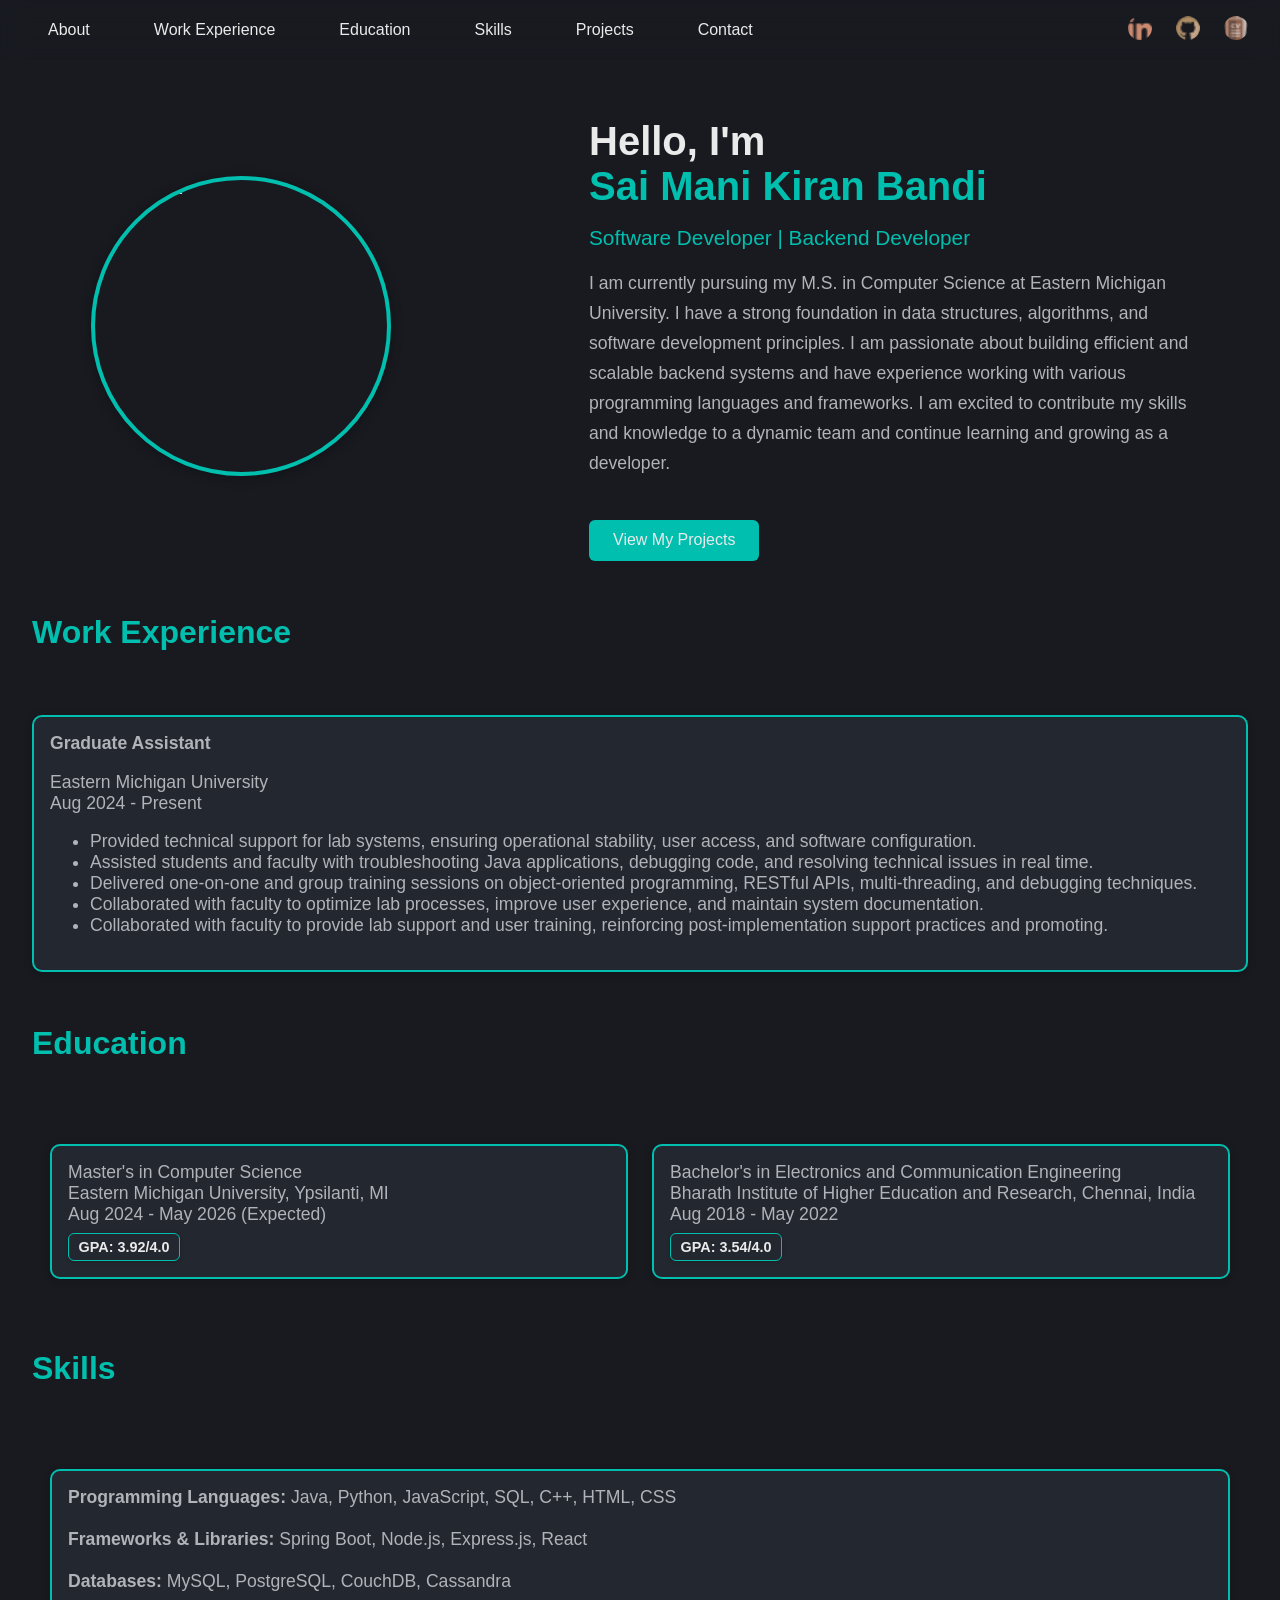
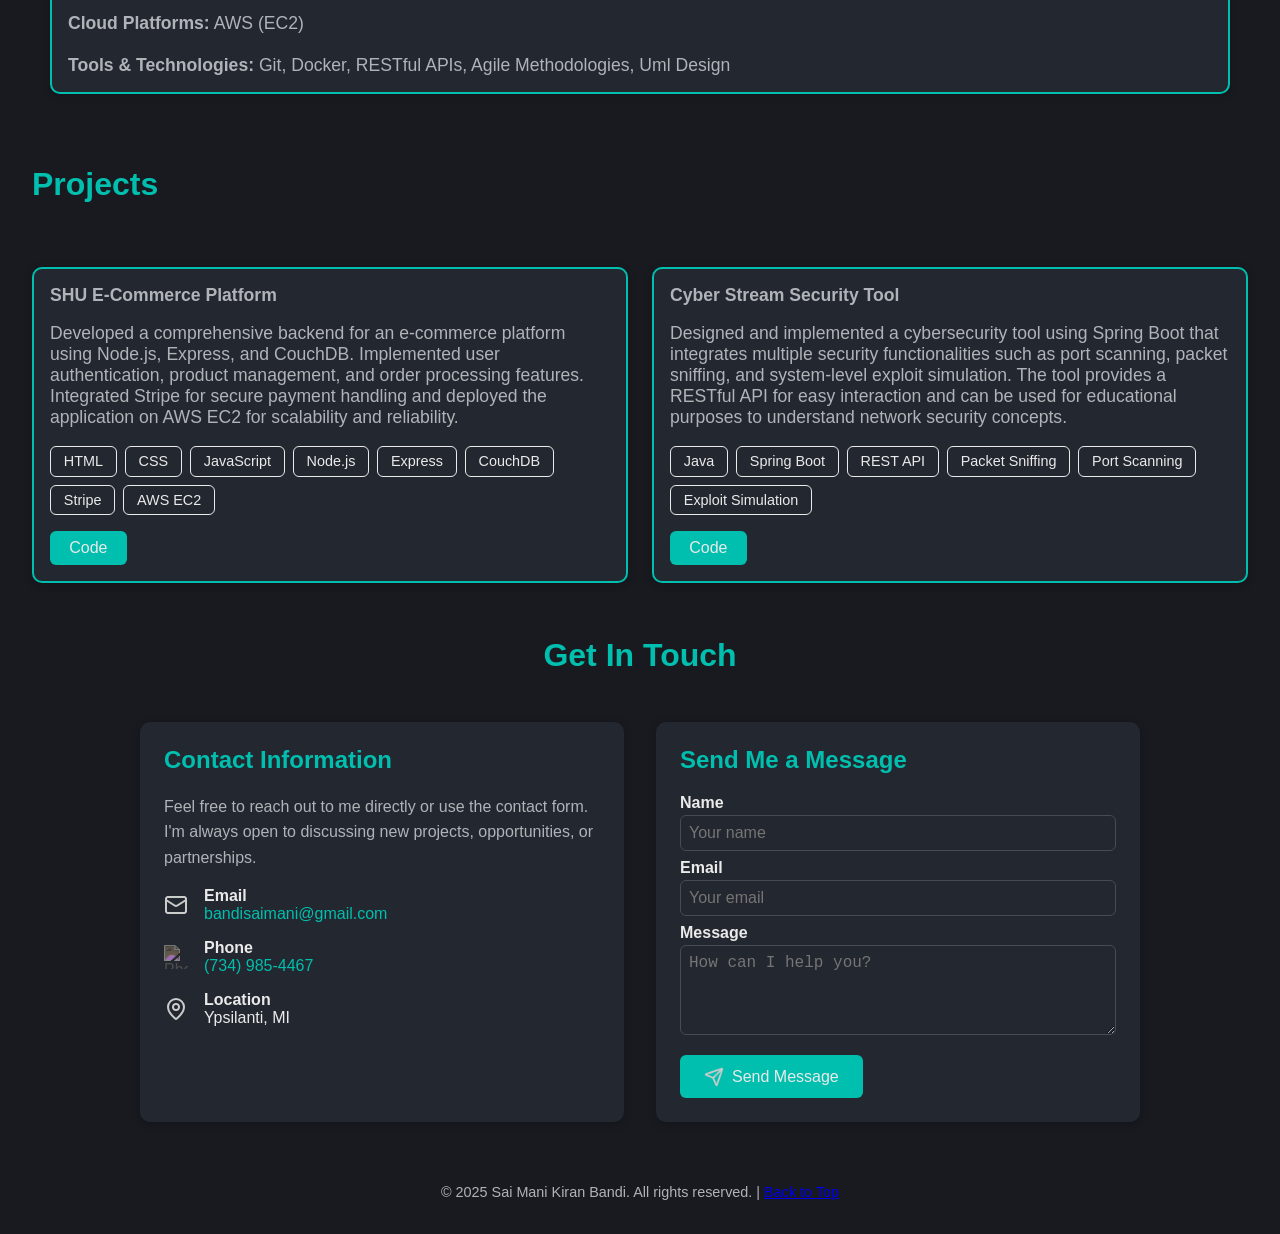
==== portfolio.html @ 21140a76 "Portfolio frontend created" ====
<!DOCTYPE html>
<html lang="en">

<head>
    <meta charset="UTF-8">
    <meta name="viewport" content="width=device-width, initial-scale=1.0">
    <title>Portfolio</title>
    <style>
        :root {
            --bg-color: #181a20;
            --card-bg: #23272f;
            --accent: #00bfae;
            --text: #eaeaea;
            --text-secondary: #b0b3b8;
            --nav-bg: #23272f;
            --nav-hover: #2c313a;
        }

        /* Universal box-sizing to avoid unexpected overflows */
        * {
            box-sizing: border-box;
        }

        html,
        body {
            margin: 0;
            padding: 0;
            font-family: 'Segoe UI', 'Roboto', Arial, sans-serif;
            background: var(--bg-color);
            color: var(--text);
            min-height: 100vh;
            /* Prevent horizontal scrolling on narrow screens */
            overflow-x: hidden;
            scroll-behavior: smooth;
        }

        header {
            backdrop-filter: blur(12px);
            position: sticky;
            top: 0;
        }

        nav.nav-div {
            display: flex;
            justify-content: space-between;
            align-items: center;
            padding: 1rem 2rem;
        }

        ul.list-items {
            list-style: none;
            display: flex;
            gap: 2rem;
            margin: 0;
            padding: 0;
        }

        ul.list-items li a {
            color: var(--text);
            text-decoration: none;
            font-weight: 500;
            transition: color 0.2s;
            padding: 0.5rem 1rem;
            border-radius: 6px;
        }

        /* Ensure list items wrap gracefully to avoid horizontal overflow */
        li {
            word-wrap: break-word;
        }

        ul.list-items li a:hover {
            background: var(--nav-hover);
            color: var(--accent);
        }

        .images_nav {
            display: flex;
            gap: 1.5rem;
            align-items: center;
        }

        .images_nav img {
            width: 24px;
            height: 24px;
            filter: brightness(0.9) invert(0.8);
            transition: filter 0.2s, transform 0.2s;
            border-radius: 50%;
        }

        .images_nav a:hover img {
            filter: brightness(1.2) invert(0.5) sepia(1) hue-rotate(120deg);
            transform: scale(1.15);
        }

        .hero {
            display: flex;
            width: 100%;
            flex-direction: row;
            flex-wrap: wrap;
            align-items: center;
            justify-content: space-around;
            gap: 3rem;
            margin: 2rem 0;
            max-width: 100%;
            padding: 0 1rem;
        }

        .profile-img {
            width: 300px;
            height: 300px;
            max-width: 90vw;
            max-height: 90vw;
            object-fit: cover;
            border-radius: 50%;
            border: 4px solid var(--accent);
            box-shadow: 0 2px 12px rgba(0, 0, 0, 0.3);
        }

        .hero-text {
            max-width: 600px;
            flex: 1 1 300px;
        }

        .hero-text h1 {
            font-size: 2.5rem;
            margin-bottom: 0.5rem;
            font-weight: 700;
        }

        .highlight {
            color: var(--accent);
        }

        .hero-text h2 {
            font-size: 1.3rem;
            color: var(--accent);
            margin-bottom: 1.2rem;
            font-weight: 500;
        }

        .hero-text p {
            color: var(--text-secondary);
            font-size: 1.1rem;
            line-height: 1.7;
        }

        .projects-button {
            margin-top: 1.5rem;
            padding: 0.7rem 1.5rem;
            font-size: 1rem;
            color: var(--text);
            background: var(--accent);
            border: none;
            border-radius: 6px;
            cursor: pointer;
            transition: background 0.2s, transform 0.2s;
        }

        @media (max-width: 700px) {
            .hero {
                flex-direction: column;
                gap: 2rem;
                padding: 2rem 1rem;
            }

            nav.nav-div {
                flex-direction: column;
                gap: 1rem;
                padding: 1rem;
            }
        }

        .work-experience {
            display: flex;
            width: 100%;
            flex-direction: column;
            align-items: left;
            justify-content: center;
            gap: 3rem;
            margin: 2rem 0;
            max-width: 100%;
            padding: 0 2rem;
        }

        .work-experience h1 {
            font-size: 2rem;
            color: var(--accent);
            margin-bottom: 1rem;
            text-align: left;
            font-weight: 700;
        }

        .work {
            display: flex;
            flex-direction: column;
            gap: 1.5rem;
            color: var(--text-secondary);
            font-size: 1.1rem;
            text-align: left;
            font-weight: 500;
        }

        .work section {
            border: #00bfae solid 2px;
            padding: 1rem;
            border-radius: 10px;
            background: var(--card-bg);
            box-shadow: 0 2px 8px rgba(0, 0, 0, 0.2);
            min-width: 0;
        }

        .Education {
            display: flex;
            width: 100%;
            flex-direction: column;
            align-items: left;
            justify-content: center;
            gap: 3rem;
            margin: 2rem 0;
            max-width: 100%;
            padding: 0 2rem;
        }

        .university-details {
            display: flex;
            flex-direction: row;
            flex-wrap: wrap;
            gap: 1.5rem;
            color: var(--text-secondary);
            font-size: 1.1rem;
            text-align: left;
            font-weight: 500;
            justify-content: flex-start;
            border: #181a20 solid 2px;
            padding: 1rem;
        }

        .university-details section {
            flex: 1 1 calc(50% - 1.5rem);
            min-width: 280px;
            border: #00bfae solid 2px;
            padding: 1rem;
            border-radius: 10px;
            background: var(--card-bg);
            box-shadow: 0 2px 8px rgba(0, 0, 0, 0.2);
        }

        .Education h1 {
            font-size: 2rem;
            color: var(--accent);
            margin-bottom: 1rem;
            text-align: left;
            font-weight: 700;
        }

        .Gpa-div {
            margin-top: 0.5rem;
            font-weight: 600;
            color: var(--text);
            background: var(--nav-bg);
            display: inline-block;
            padding: 0.3rem 0.6rem;
            border-radius: 6px;
            font-size: 0.9rem;
            box-shadow: 0 1px 4px rgba(0, 0, 0, 0.2);
            border: 1px solid var(--accent);
        }

        @media (max-width: 700px) {
            .university-details {
                flex-direction: column;
                gap: 1rem;
            }
        }

        .Projects {
            display: flex;
            width: 100%;
            flex-direction: column;
            align-items: left;
            justify-content: center;
            gap: 3rem;
            margin: 2rem 0;
            max-width: 100%;
            padding: 0 2rem;
        }

        .project-Details {
            display: flex;
            flex-direction: row;
            flex-wrap: wrap;
            gap: 1.5rem;
            color: var(--text-secondary);
            font-size: 1.1rem;
            text-align: left;
            font-weight: 500;
        }

        .project-Details section {
            flex: 1 1 calc(50% - 1.5rem);
            min-width: 280px;
            border: #00bfae solid 2px;
            padding: 1rem;
            border-radius: 10px;
            background: var(--card-bg);
            box-shadow: 0 2px 8px rgba(0, 0, 0, 0.2);
        }

        .Projects h1 {
            font-size: 2rem;
            color: var(--accent);
            margin-bottom: 1rem;
            text-align: left;
            font-weight: 700;
        }

        .tech-stack {
            margin-top: 1rem;
            display: flex;
            flex-wrap: wrap;
            gap: 0.5rem;
        }

        .tech-buttons {
            background: var(--nav-bg);
            color: var(--text);
            border: 1px solid;
            border-radius: 6px;
            padding: 0.4rem 0.8rem;
            font-size: 0.9rem;
            cursor: default;
        }

        .tech-buttons:hover {
            background: var(--accent);
            color: var(--bg-color);
            border-color: var(--accent);
        }

        .GitLink {
            margin-top: 1rem;
            padding: 0.5rem 1.2rem;
            font-size: 1rem;
            color: var(--text);
            background: var(--accent);
            border: none;
            border-radius: 6px;
            cursor: pointer;
            transition: background 0.2s, transform 0.2s;
        }

        .GitLink a {
            color: var(--text);
            text-decoration: none;
        }
        .GitLink:hover {
            background: var(--nav-hover);
            color: var(--accent);
            transform: scale(1.05);
        }
        @media (max-width: 700px) {
            .project-Details {
                flex-direction: column;
                gap: 1rem;
            }
        }
        .contact-section {
            display: flex;
            width: 100%;
            flex-direction: column;
            align-items: center;
            justify-content: center;
            gap: 2rem;
            margin: 2rem 0;
            max-width: 100%;
            padding: 0 2rem;
        }
        .contact-title {
            font-size: 2rem;
            color: var(--accent);
            margin-bottom: 1rem;
            text-align: center;
            font-weight: 700;
        }
        .contact-container {
            display: flex;
            flex-direction: row;
            flex-wrap: wrap;
            gap: 2rem;
            width: 100%;
            max-width: 1000px;
        }
        .contact-info, .contact-form {
            flex: 1 1 320px;
            background: var(--card-bg);
            padding: 1.5rem;
            border-radius: 10px;
            box-shadow: 0 2px 8px rgba(0, 0, 0, 0.2);
        }
        .contact-info h2, .contact-form h2 {
            margin-top: 0;
            color: var(--accent);
        }
        .contact-info p {
            color: var(--text-secondary);
            line-height: 1.6;
        }
        .contact-item {
            display: flex;
            align-items: center;
            gap: 1rem;
            margin: 1rem 0;
        }
        .contact-icon {
            width: 24px;
            height: 24px;
            filter: brightness(0.9) invert(0.8);
        }
        .contact-label {
            font-weight: 600;
            color: var(--text);
        }
        .contact-link {
            color: var(--accent);
            text-decoration: none;
        }
        .contact-link:hover {
            text-decoration: underline;
        }
        .contact-form label {
            display: block;
            margin: 0.5rem 0 0.2rem;
            color: var(--text);
            font-weight: 600;
        }
        .contact-form input, .contact-form textarea {
            width: 100%;
            padding: 0.5rem;
            border: 1px solid #444c56;
            border-radius: 6px;
            background: var(--nav-bg);
            color: var(--text);
            font-size: 1rem;
            resize: vertical;
        }
        .contact-form input:focus, .contact-form textarea:focus {
            outline: none;
            border-color: var(--accent);
            box-shadow: 0 0 5px var(--accent);
        }
        .send-btn {
            margin-top: 1rem;
            padding: 0.7rem 1.5rem;
            font-size: 1rem;
            color: var(--text);
            background: var(--accent);
            border: none;
            border-radius: 6px;
            cursor: pointer;
            display: flex;
            align-items: center;
            gap: 0.5rem;
            transition: background 0.2s, transform 0.2s;
        }
        .send-btn:hover {
            background: var(--nav-hover);
            color: var(--accent);
            transform: scale(1.05);
        }
        .send-icon {
            width: 20px;
            height: 20px;
            filter: brightness(0.9) invert(0.8);
        }
        @media (max-width: 700px) {
            .contact-container {
                flex-direction: column;
            }
        }

        footer {
            text-align: center;
            padding: 1rem;
            color: var(--text-secondary);
            font-size: 0.9rem;
            margin-top: 2rem;
        }
    </style>
</head>

<body>
    <header id="header-div">
        <nav class="nav-div">
            <ul class="list-items">
                <li><a href="#about">About</a></li>
                <li><a href="#work-experience">Work Experience</a></li>
                <li><a href="#education">Education</a></li>
                <li><a href="#skills">Skills</a></li>
                <li><a href="#projects">Projects</a></li>
                <li><a href="#contact">Contact</a></li>
            </ul>
            <div class="images_nav">
                <a href="https://linkedin.com/in/sai-mani-kiran-bandi-66b18a21a" target="_blank">
                    <img src="./Images/linkedin.png" alt="LinkedIn">
                </a>
                <a href="https://github.com/sbandi5" target="_blank">
                    <img src="./Images/github.png" alt="GitHub">
                </a>
                <a href="./Resume/SaiManiKiranBandiResume.pdf" target="_blank">
                    <img src="./Images/resume.png" alt="Resume">
                </a>
            </div>
        </nav>
    </header>

    <div class="hero" id="about">
        <img src="./Images/20240710_191443.jpg" alt="HeadShot" class="profile-img">
        <div class="hero-text">
            <h1>Hello, I'm <br><span class="highlight">Sai Mani Kiran Bandi</span></h1>
            <h2>Software Developer | Backend Developer</h2>
            <p>
                I am currently pursuing my M.S. in Computer Science at Eastern Michigan University.
                I have a strong foundation in data structures, algorithms, and software development principles.
                I am passionate about building efficient and scalable backend systems and have experience working with
                various programming languages and frameworks.
                I am excited to contribute my skills and knowledge to a dynamic team and continue learning and growing
                as a developer.
            </p>
            <button class="projects-button" onclick="location.href='#projects'">View My Projects</button>
        </div>
    </div>
    <!-- Wprk-Experience Section -->
    <div class="work-experience" id="work-experience">
        <h1>Work Experience</h1>
        <div class="work">
            <section>
                <strong>Graduate Assistant</strong><br>
                <p>
                    Eastern Michigan University<br>
                    Aug 2024 - Present<br>
                </p>
                <ul>
                    <li>Provided technical support for lab systems, ensuring operational stability, user access, and
                        software configuration. </li>
                    <li>Assisted students and faculty with troubleshooting Java applications, debugging code, and
                        resolving technical issues in real time. </li>
                    <li>Delivered one-on-one and group training sessions on object-oriented programming, RESTful APIs,
                        multi-threading, and debugging
                        techniques. </li>
                    <li>Collaborated with faculty to optimize lab processes, improve user experience, and maintain
                        system documentation. </li>
                    <li>Collaborated with faculty to provide lab support and user training, reinforcing
                        post-implementation support practices and promoting.
                </ul>

            </section>
        </div>
    </div>
    <!-- Education Section -->
    <div class="Education" id="education">
        <h1>Education</h1>
        <div class="university-details">
            <section>
                Master's in Computer Science<br>
                Eastern Michigan University, Ypsilanti, MI<br>
                Aug 2024 - May 2026 (Expected)<br>
                <div class="Gpa-div">GPA: 3.92/4.0</div>
            </section>
            <section>
                Bachelor's in Electronics and Communication Engineering<br>
                Bharath Institute of Higher Education and Research, Chennai, India<br>
                Aug 2018 - May 2022<br>
                <div class="Gpa-div">GPA: 3.54/4.0</div>
            </section>
        </div>
    </div>
    <!-- Skills Section -->
    <div class="Education" id="skills">
        <h1>Skills</h1>
        <div class="university-details">
            <section>
                <strong>Programming Languages:</strong> Java, Python, JavaScript, SQL, C++, HTML, CSS<br><br>
                <strong>Frameworks & Libraries:</strong> Spring Boot, Node.js, Express.js, React<br><br>
                <strong>Databases:</strong> MySQL, PostgreSQL, CouchDB, Cassandra<br><br>
                <strong>Cloud Platforms:</strong> AWS (EC2)<br><br>
                <strong>Tools & Technologies:</strong> Git, Docker, RESTful APIs, Agile Methodologies, Uml Design
            </section>
        </div>

    </div>
    <!-- Projects Section -->
    <div class="Projects" id="projects">
        <h1>Projects</h1>
        <div class="project-Details">
            <section>
                <strong>SHU E-Commerce Platform</strong><br>
                <p>
                    Developed a comprehensive backend for an e-commerce platform using Node.js, Express, and CouchDB.
                    Implemented user authentication, product management, and order processing features. Integrated
                    Stripe
                    for secure payment handling and deployed the application on AWS EC2 for scalability and reliability.
                </p>
                <div class="tech-stack">
                    <button class="tech-buttons">HTML</button>
                    <button class="tech-buttons">CSS</button>
                    <button class="tech-buttons">JavaScript</button>
                    <button class="tech-buttons">Node.js</button>
                    <button class="tech-buttons">Express</button>
                    <button class="tech-buttons">CouchDB</button>
                    <button class="tech-buttons">Stripe</button>
                    <button class="tech-buttons">AWS EC2</button>
                </div>
                <button class="GitLink"><a href="https://github.com/sbandi5/Ecommerce-couchdb"
                        target="_blank">Code</a></button>
            </section>
            <section>
                <strong>Cyber Stream Security Tool</strong><br>
                <p>
                    Designed and implemented a cybersecurity tool using Spring Boot that integrates multiple security
                    functionalities such as port scanning, packet sniffing, and system-level exploit simulation. The
                    tool
                    provides a RESTful API for easy interaction and can be used for educational purposes to understand
                    network security concepts.
                </p>
                <div class="tech-stack">
                    <button class="tech-buttons">Java</button>
                    <button class="tech-buttons">Spring Boot</button>
                    <button class="tech-buttons">REST API</button>
                    <button class="tech-buttons">Packet Sniffing</button>
                    <button class="tech-buttons">Port Scanning</button>
                    <button class="tech-buttons">Exploit Simulation</button>
                </div>
                <button class="GitLink"><a href="https://github.com/sbandi5/network-tool"
                        target="_blank">Code</a></button>
            </section>
        </div>
    </div>

    <!-- Contact Section -->
    <div class="contact-section" id="contact">
        <h1 class="contact-title">Get In Touch</h1>
        <div class="contact-container">
            <div class="contact-info">
                <h2>Contact Information</h2>
                <p>Feel free to reach out to me directly or use the contact form. I'm always open to discussing new
                    projects, opportunities, or partnerships.</p>
                <div class="contact-item">
                    <img src="./Images/Email.png" alt="Email" class="contact-icon">
                    <div>
                        <span class="contact-label">Email</span><br>
                        <a href="mailto:bandisaimani@gmail.com" class="contact-link">bandisaimani@gmail.com</a>
                    </div>
                </div>
                <div class="contact-item">
                    <img src="./Images/phone.png" alt="Phone" class="contact-icon">
                    <div>
                        <span class="contact-label">Phone</span><br>
                        <a href="tel:+17349854467" class="contact-link">(734) 985-4467</a>
                    </div>
                </div>
                <div class="contact-item">
                    <img src="./Images/location.png" alt="Location" class="contact-icon">
                    <div>
                        <span class="contact-label">Location</span><br>
                        Ypsilanti, MI
                    </div>
                </div>
            </div>
            <form class="contact-form">
                <h2>Send Me a Message</h2>
                <label for="name">Name</label>
                <input type="text" id="name" name="name" placeholder="Your name" required>
                <label for="email">Email</label>
                <input type="email" id="email" name="email" placeholder="Your email" required>
                <label for="message">Message</label>
                <textarea id="message" name="message" rows="4" placeholder="How can I help you?" required></textarea>
                <button type="submit" class="send-btn" onclick="SendEmail()">
                    <img src="./Images/send.png" alt="Send" class="send-icon"> Send Message
                </button>
            </form>
        </div>
    </div>

    <!-- Footer Section -->
    <footer>
        <p>© 2025 Sai Mani Kiran Bandi. All rights reserved. | <a href="#about">Back to Top</a></p>
    </footer>

</body>

</html>
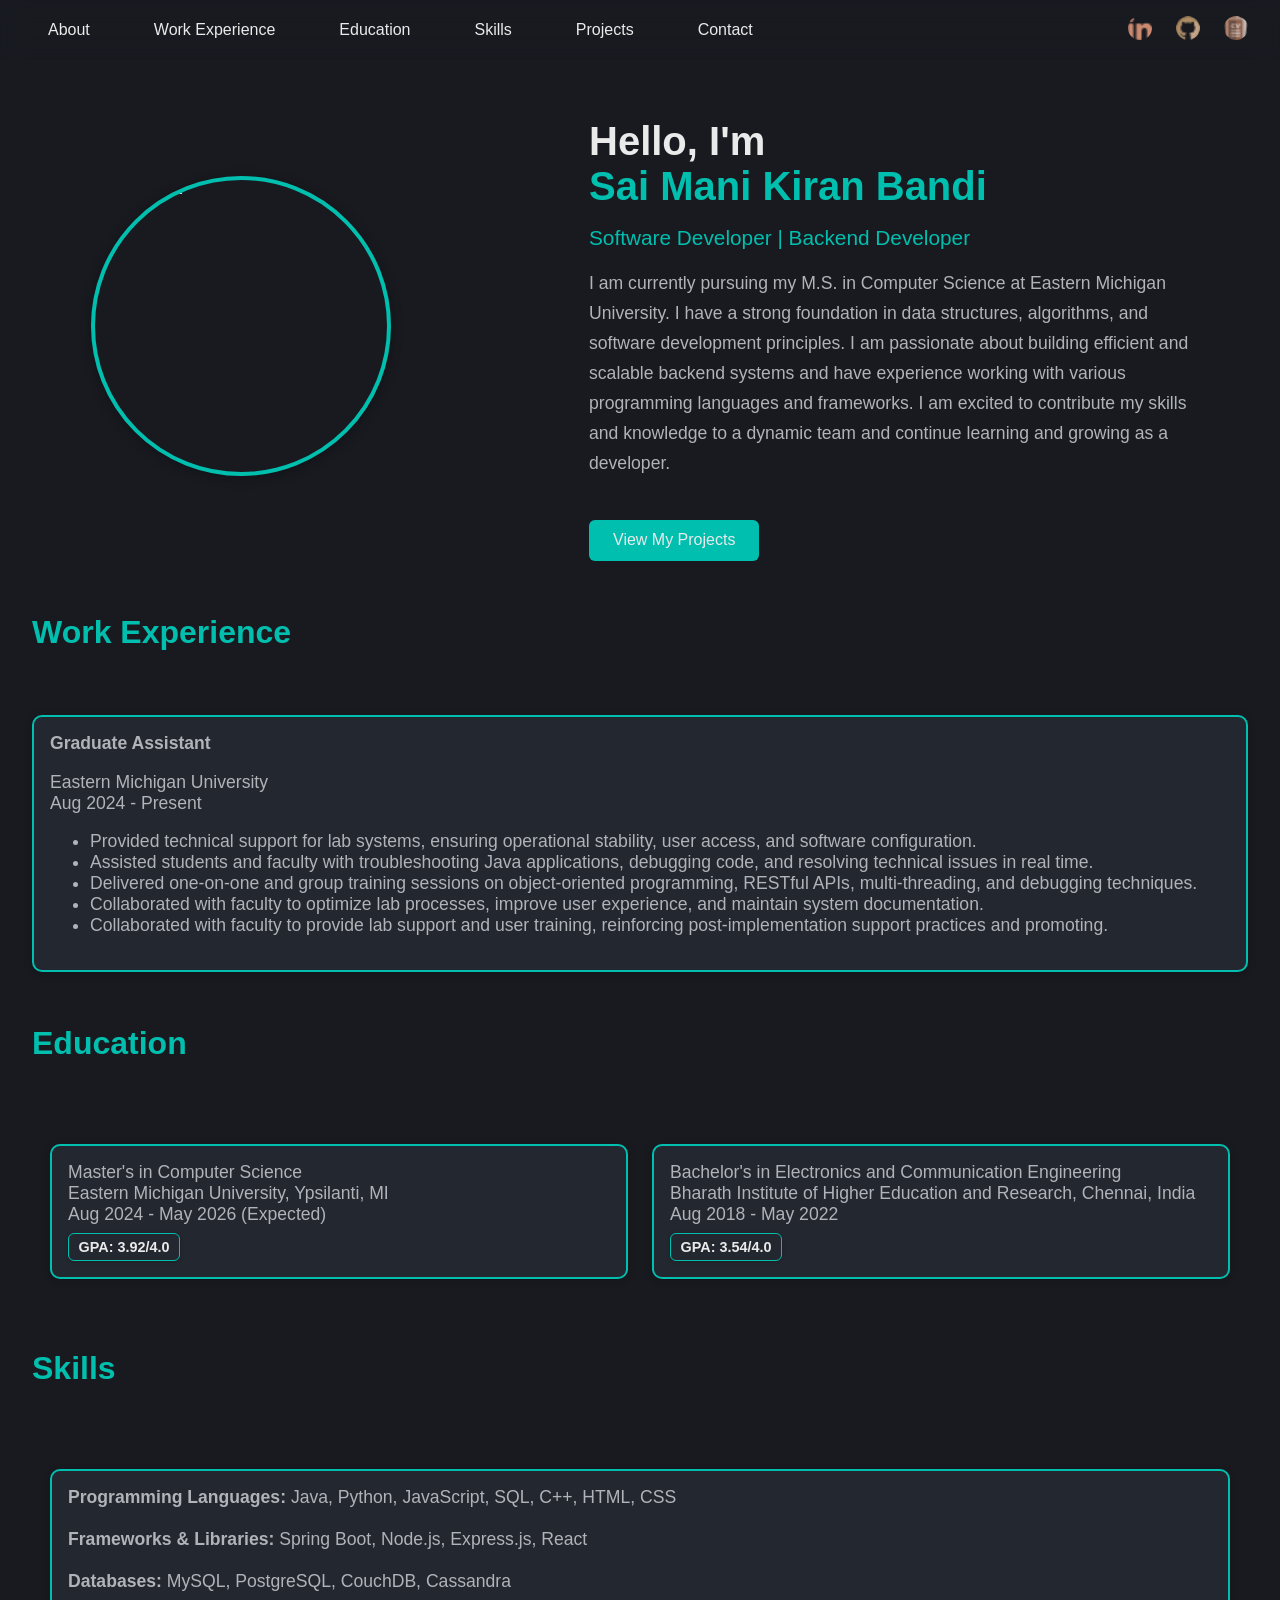
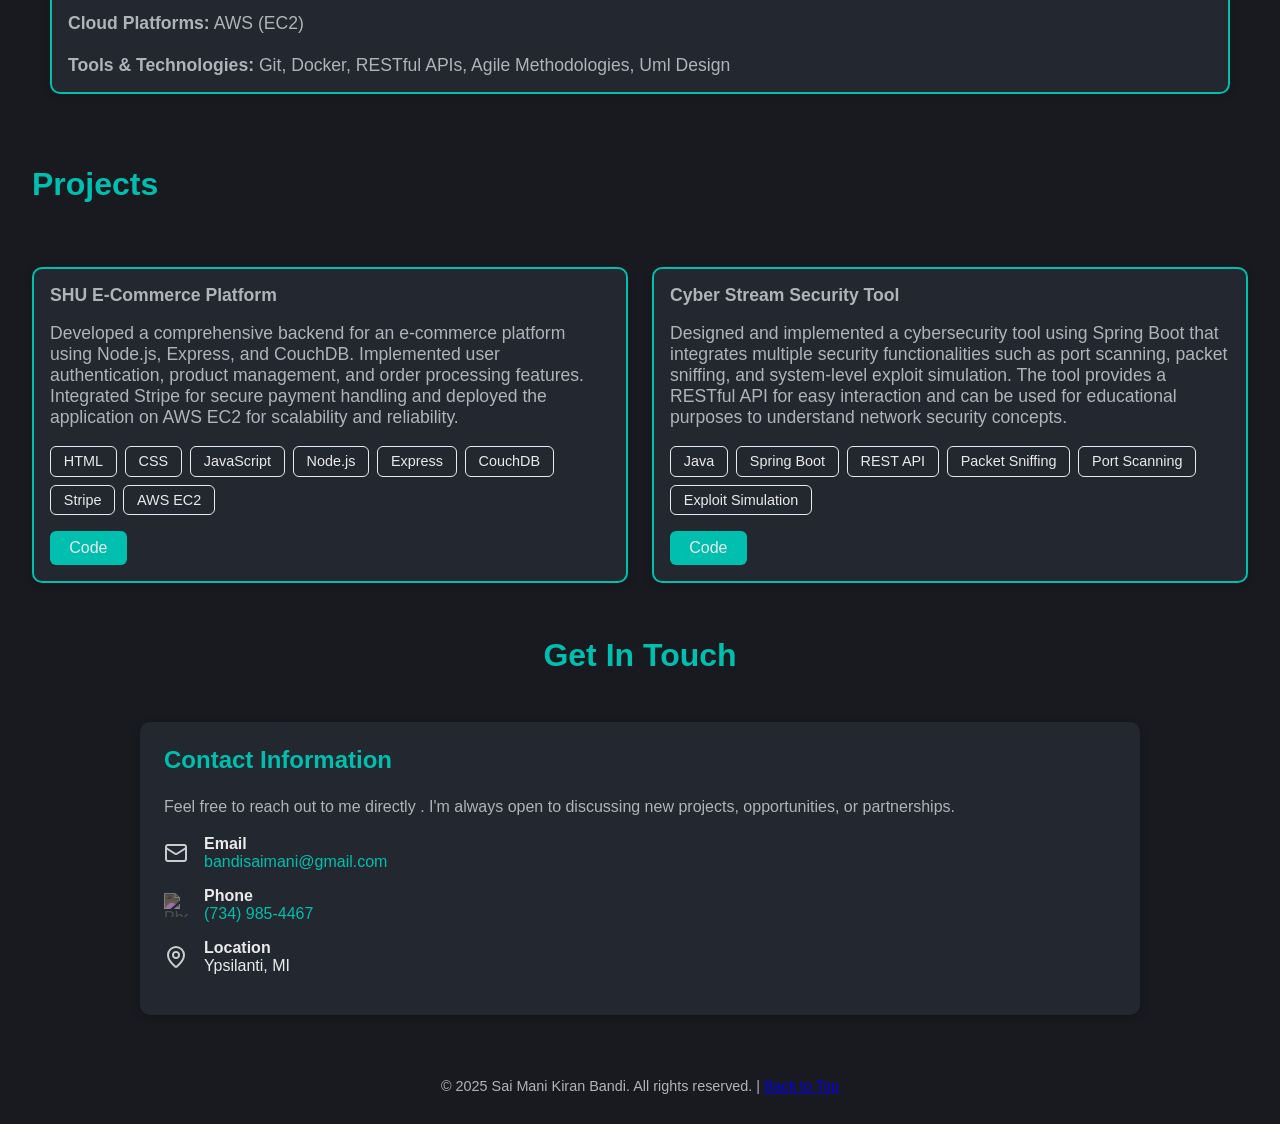
==== commit c8fe993d: "removed contact form for now. i will add it later after exploring backend options suitable for only " ====
--- a/portfolio.html
+++ b/portfolio.html
@@ -643,7 +643,7 @@
         <div class="contact-container">
             <div class="contact-info">
                 <h2>Contact Information</h2>
-                <p>Feel free to reach out to me directly or use the contact form. I'm always open to discussing new
+                <p>Feel free to reach out to me directly <!--or use the contact form !-->. I'm always open to discussing new
                     projects, opportunities, or partnerships.</p>
                 <div class="contact-item">
                     <img src="./Images/Email.png" alt="Email" class="contact-icon">
@@ -667,7 +667,7 @@
                     </div>
                 </div>
             </div>
-            <form class="contact-form">
+            <!-- <form class="contact-form">
                 <h2>Send Me a Message</h2>
                 <label for="name">Name</label>
                 <input type="text" id="name" name="name" placeholder="Your name" required>
@@ -678,7 +678,7 @@
                 <button type="submit" class="send-btn" onclick="SendEmail()">
                     <img src="./Images/send.png" alt="Send" class="send-icon"> Send Message
                 </button>
-            </form>
+            </form> -->
         </div>
     </div>
 
